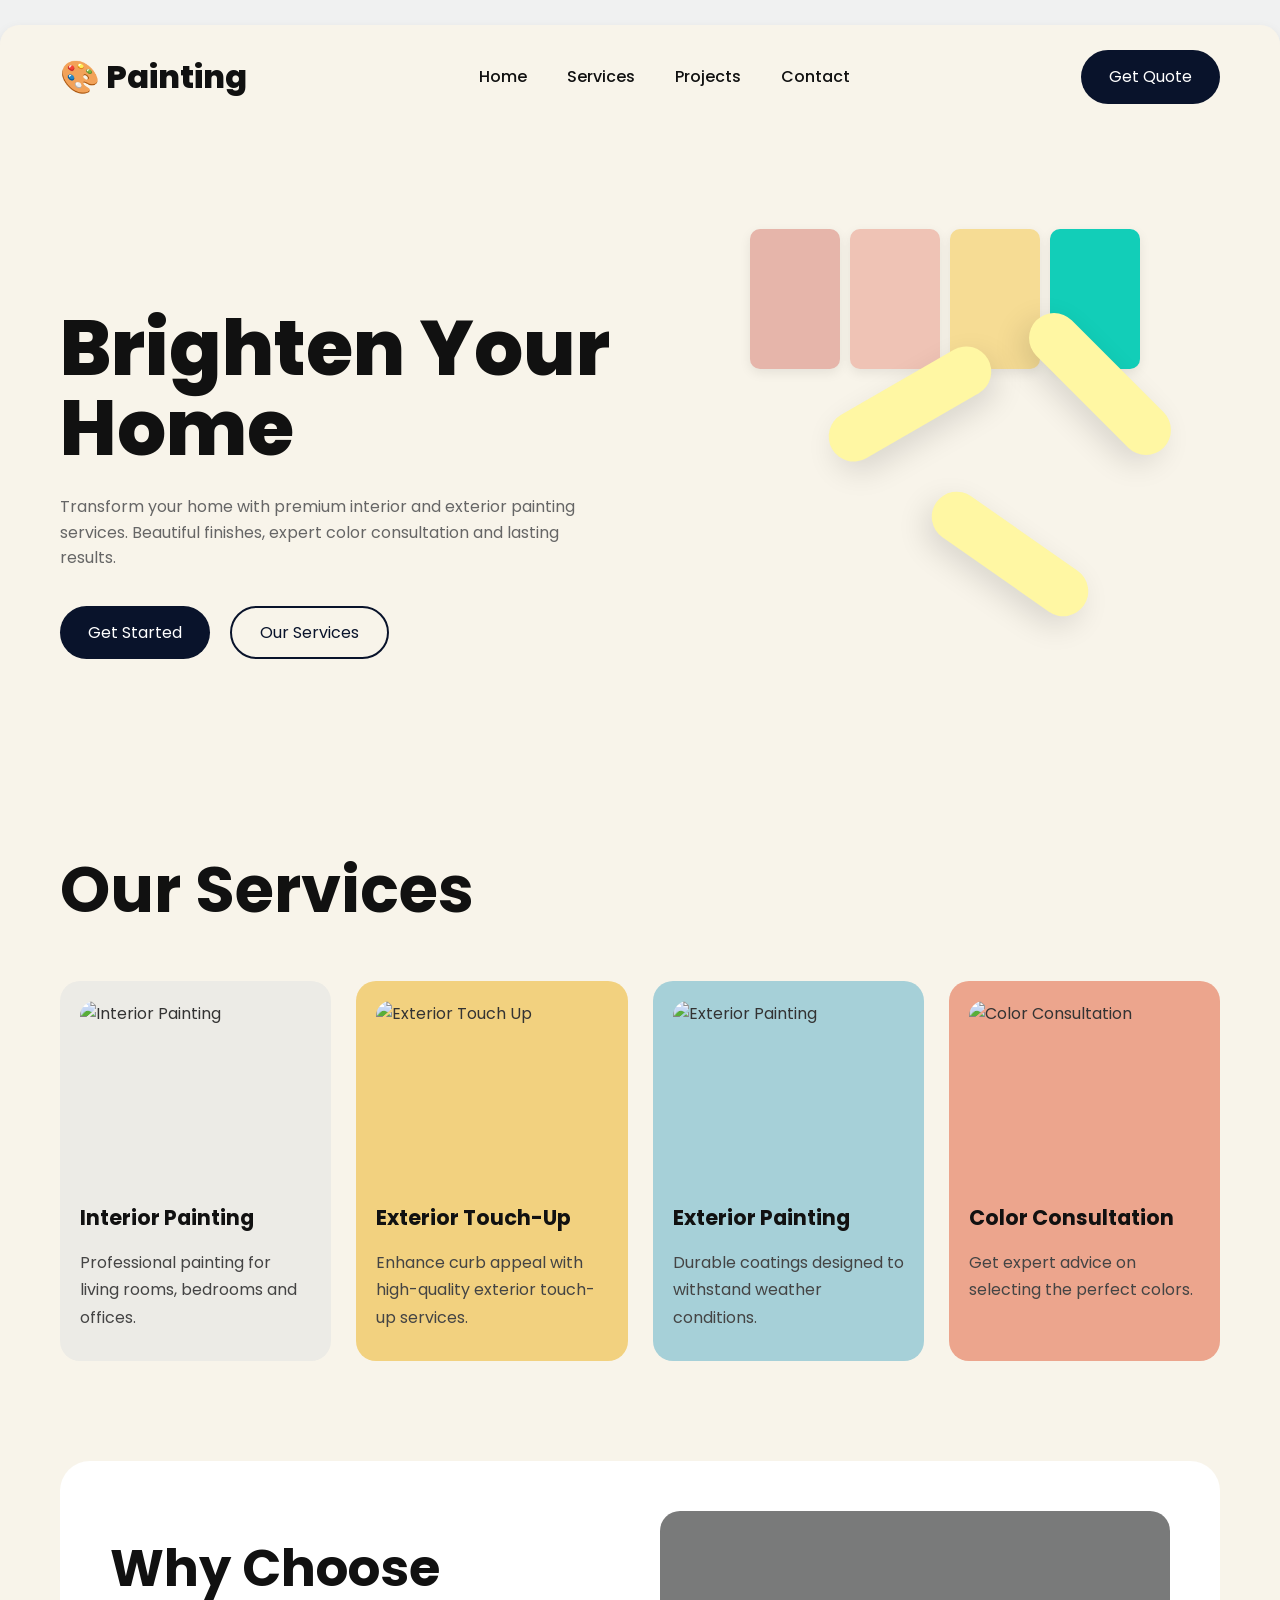
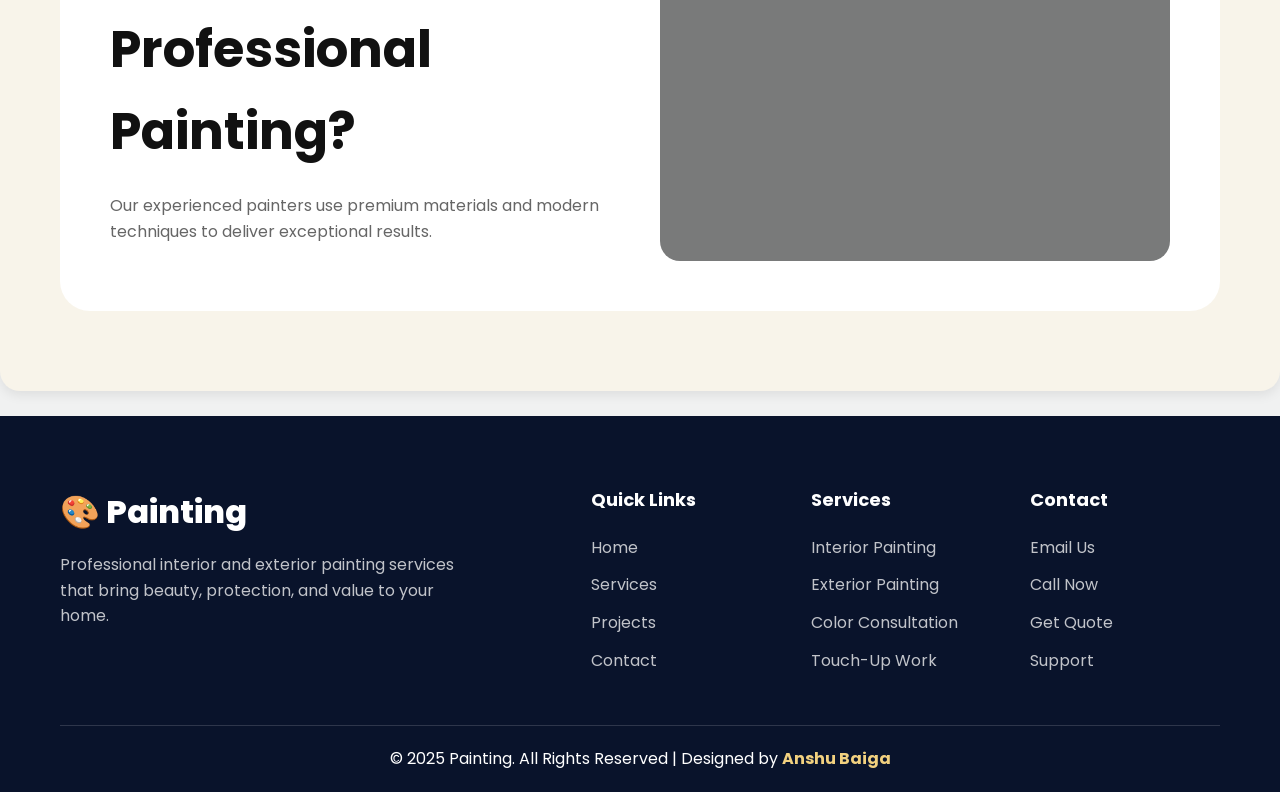
==== index.html @ 418b3d47 "Add files via upload" ====
<!DOCTYPE html>
<html lang="en">
<head>
<meta charset="UTF-8">
<meta name="viewport" content="width=device-width, initial-scale=1.0">
<title>Painting Landing Page</title>

<link href="https://fonts.googleapis.com/css2?family=Poppins:wght@300;400;500;600;700;800&display=swap" rel="stylesheet">
<link rel="stylesheet" href="style.css">

</head>
<body>

<div class="wrapper">

<header>

    <div class="logo">🎨 Painting</div>

    <nav id="navMenu">
        <ul>
            <li><a href="#">Home</a></li>
            <li><a href="#">Services</a></li>
            <li><a href="#">Projects</a></li>
            <li><a href="#">Contact</a></li>
        </ul>
    </nav>

    <a href="#" class="btn desktop-btn">Get Quote</a>

    <div class="hamburger" id="hamburger">
        <span></span>
        <span></span>
        <span></span>
    </div>

</header>

<section class="hero">

    <div class="hero-content">

        <h1>
            Brighten Your Home 
        </h1>

        <p>
            Transform your home with premium interior and exterior
            painting services. Beautiful finishes, expert color
            consultation and lasting results.
        </p>

        <div class="hero-buttons">
            <a href="#" class="btn">Get Started</a>
            <a href="#" class="outline-btn">Our Services</a>
        </div>

    </div>

    <div class="hero-image">

        <div class="palette">
            <div></div>
            <div></div>
            <div></div>
            <div></div>
        </div>

        <div class="paint-bg"></div>

        <div class="roller r1"></div>
        <div class="roller r2"></div>
        <div class="roller r3"></div>

    </div>

</section>

<section class="services">

    <h2>Our Services</h2>

    <div class="cards">

    <div class="card gray">
        <img src="https://images.unsplash.com/photo-1652572036885-b5e9205dd847?" alt="Interior Painting">
        <h3>Interior Painting</h3>
        <p>Professional painting for living rooms, bedrooms and offices.</p>
    </div>

    <div class="card yellow">
        <img src="https://images.unsplash.com/photo-1742900280864-bcc27353ceba?" alt="Exterior Touch Up">
        <h3>Exterior Touch-Up</h3>
        <p>Enhance curb appeal with high-quality exterior touch-up services.</p>
    </div>

    <div class="card blue">
        <img src="https://images.unsplash.com/photo-1512917774080-9991f1c4c750?" alt="Exterior Painting">
        <h3>Exterior Painting</h3>
        <p>Durable coatings designed to withstand weather conditions.</p>
    </div>

    <div class="card peach">
        <img src="https://images.unsplash.com/photo-1572120360610-d971b9d7767c?" alt="Color Consultation">
        <h3>Color Consultation</h3>
        <p>Get expert advice on selecting the perfect colors.</p>
    </div>

</section>

<section class="about">

    <div class="about-box">

        <div>
            <h2>Why Choose Professional Painting?</h2>
            <p>
                Our experienced painters use premium materials and
                modern techniques to deliver exceptional results.
            </p>
        </div>

        <div class="about-image"></div>
      

    </div>

</section>

</div>
<footer class="footer">

    <div class="footer-content">

        <div class="footer-brand">
            <div class="footer-logo">
                🎨 Painting
            </div>

            <p>
                Professional interior and exterior painting services
                that bring beauty, protection, and value to your home.
            </p>
        </div>

        <div class="footer-links">

            <div class="footer-column">
                <h4>Quick Links</h4>
                <a href="#">Home</a>
                <a href="#">Services</a>
                <a href="#">Projects</a>
                <a href="#">Contact</a>
            </div>

            <div class="footer-column">
                <h4>Services</h4>
                <a href="#">Interior Painting</a>
                <a href="#">Exterior Painting</a>
                <a href="#">Color Consultation</a>
                <a href="#">Touch-Up Work</a>
            </div>

            <div class="footer-column">
                <h4>Contact</h4>
                <a href="#">Email Us</a>
                <a href="#">Call Now</a>
                <a href="#">Get Quote</a>
                <a href="#">Support</a>
            </div>

        </div>

   
</div>

    <div class="footer-bottom">
        <p>
            © 2025 Painting. All Rights Reserved |
            Designed by <strong>Anshu Baiga</strong>
        </p>
    </div>

</footer>
<script src="script.js"></script>
</body>
</html>
---- style.css ----
:root{
    --primary:#09132B;
    --primary-light:#15254D;
    --cream:#F8F4EA;
    --gray:#ECEBE6;
    --yellow:#F2D17F;
    --blue:#A6D0D8;
    --peach:#ECA58D;
    --white:#FFFFFF;
    --black:#111111;
    --text:#333333;
    --text-light:#666666;

    --shadow-sm:0 4px 12px rgba(0,0,0,.08);
    --shadow-md:0 12px 30px rgba(0,0,0,.12);
    --shadow-lg:0 20px 40px rgba(0,0,0,.15);

    --radius-sm:12px;
    --radius-md:20px;
    --radius-lg:30px;

    --transition:.3s ease;
}

/* ==========================
   RESET
========================== */

*,
*::before,
*::after{
    margin:0;
    padding:0;
    box-sizing:border-box;
}

html{
    scroll-behavior:smooth;
}

body{
    font-family:'Poppins',sans-serif;
    background:#f0f1f1;
    color:var(--text);
    overflow-x:hidden;
    line-height:1.6;
}

img{
    max-width:100%;
    display:block;
}

a{
    text-decoration:none;
}

ul{
    list-style:none;
}

/* ==========================
   WRAPPER
========================== */

.wrapper{
    max-width:1400px;
    margin:25px auto;
    background:var(--cream);
    border-radius:20px;
    overflow:hidden;
    box-shadow:var(--shadow-sm);
}

/* ==========================
   HEADER
========================== */

header{
    display:flex;
    justify-content:space-between;
    align-items:center;
    padding:25px 60px;
    background:rgba(248,244,234,.95);
    backdrop-filter:blur(10px);
    position:sticky;
    top:0;
    z-index:999;
    animation:slideDown .8s ease;
}

.logo{
    font-size:32px;
    font-weight:800;
    color:var(--black);
}

nav ul{
    display:flex;
    gap:40px;
}

nav a{
    color:var(--black);
    font-weight:500;
    position:relative;
    transition:var(--transition);
}

nav a:hover{
    color:var(--primary);
}

nav a::after{
    content:"";
    position:absolute;
    left:50%;
    bottom:-6px;
    width:0;
    height:2px;
    background:var(--primary);
    transform:translateX(-50%);
    transition:var(--transition);
}

nav a:hover::after{
    width:100%;
}

/* ==========================
   BUTTONS
========================== */

.btn{
    display:inline-flex;
    align-items:center;
    justify-content:center;

    background:var(--primary);
    color:var(--white);

    padding:14px 28px;
    border-radius:50px;

    transition:var(--transition);
}

.btn:hover{
    background:var(--primary-light);
    transform:translateY(-3px);
    box-shadow:var(--shadow-md);
}

.outline-btn{
    border:2px solid var(--primary);
    color:var(--primary);
    padding:12px 28px;
    border-radius:50px;
    transition:var(--transition);
}

.outline-btn:hover{
    background:var(--primary);
    color:var(--white);
}

/* ==========================
   MOBILE MENU
========================== */

.hamburger{
    display:none;
    flex-direction:column;
    gap:5px;
    cursor:pointer;
    z-index:1001;
}

.hamburger span{
    width:30px;
    height:3px;
    background:var(--black);
    border-radius:10px;
    transition:.4s;
}

.hamburger.active span:nth-child(1){
    transform:rotate(45deg) translate(6px,6px);
}

.hamburger.active span:nth-child(2){
    opacity:0;
}

.hamburger.active span:nth-child(3){
    transform:rotate(-45deg) translate(5px,-5px);
}

/* ==========================
   HERO
========================== */

.hero{
    display:grid;
    grid-template-columns:1fr 1fr;
    gap:60px;
    align-items:center;
    padding:80px 60px;
}

.hero-content{
    animation:fadeUp 1s ease;
}

.hero h1{
    font-size:clamp(3rem,6vw,5rem);
    line-height:1.05;
    font-weight:800;
    color:var(--black);
    margin-bottom:25px;
}

.hero p{
    color:var(--text-light);
    margin-bottom:35px;
}

.hero-buttons{
    display:flex;
    gap:20px;
}

.hero-image{
    position:relative;
    height:550px;
    animation:float 5s ease-in-out infinite;
}

.paint-bg{
    width:100%;
    height:100%;
    background:var(--red);
    border-radius:30px;
    clip-path:polygon(15% 0%,100% 8%,100% 100%,5% 100%);
}

.palette{
    position:absolute;
    top:20px;
    left:80px;
    display:flex;
    gap:10px;
}

.palette div{
    width:90px;
    height:140px;
    border-radius:10px;
    box-shadow:var(--shadow-sm);
}

.palette div:nth-child(1){background:#e6b5aa;}
.palette div:nth-child(2){background:#efc3b5;}
.palette div:nth-child(3){background:#f6dc94;}
.palette div:nth-child(4){background:#12ceb8;}

.roller{
    position:absolute;
    width:180px;
    height:50px;
    background:#fff7a3;
    border-radius:50px;
    box-shadow:var(--shadow-md);
}

.r1{
    top:170px;
    left:150px;
    transform:rotate(-30deg);
}

.r2{
    top:320px;
    left:250px;
    transform:rotate(35deg);
}

.r3{
    top:150px;
    right:30px;
    transform:rotate(45deg);
}

/* ==========================
   SERVICES
========================== */

.services{
    padding:0 60px 100px;
}

.services h2{
    font-size:clamp(2rem,5vw,4rem);
    margin-bottom:40px;
    color:var(--black);
}

.cards{
    display:grid;
    grid-template-columns:repeat(4,1fr);
    gap:25px;
}

.card{
    padding:20px;
    min-height:380px;
    border-radius:var(--radius-md);
    transition:var(--transition);
    cursor:pointer;
    overflow:hidden;
}

.card:hover{
    transform:translateY(-10px);
    box-shadow:var(--shadow-lg);
}

.card img{
    width:100%;
    height:180px;
    object-fit:cover;
    border-radius:15px;
    margin-bottom:20px;
    transition:0.4s ease;
}

.card:hover img{
    transform:scale(1.05);
}

.card h3{
    margin-bottom:15px;
    color:var(--black);
    font-size:1.3rem;
}

.card p{
    color:#444;
    line-height:1.7;
}

.gray{background:var(--gray);}
.yellow{background:var(--yellow);}
.blue{background:var(--blue);}
.peach{background:var(--peach);}

/* Tablet */

@media(max-width:991px){
    .cards{
        grid-template-columns:repeat(2,1fr);
    }
}

/* Mobile */

@media(max-width:768px){
    .cards{
        grid-template-columns:1fr;
    }

    .services{
        padding:0 20px 80px;
    }

    .card img{
        height:220px;
    }
}

/* ==========================
   ABOUT
========================== */

.about{
    padding:0 60px 80px;
}

.about-box{
    background:var(--white);
    border-radius:var(--radius-lg);
    padding:50px;
    display:grid;
    grid-template-columns:1fr 1fr;
    gap:40px;
    align-items:center;
}

.about h2{
    font-size:clamp(2rem,4vw,3.5rem);
    color:var(--black);
    margin-bottom:20px;
}

.about p{
    color:var(--text-light);
}

.about-image{
    height:350px;
    background:#797a7a;
    border-radius:20px;
}

/* ==========================
   FOOTER
========================== */

.footer{
    background:var(--primary);
    color:var(--white);
    padding:70px 60px 20px;
}

.footer-content{
    display:grid;
    grid-template-columns:1.5fr 2fr;
    gap:60px;
    margin-bottom:40px;
}

.footer-logo{
    font-size:32px;
    font-weight:800;
    margin-bottom:15px;
}

.footer-brand p{
    color:rgba(255,255,255,.75);
    max-width:400px;
}

.footer-links{
    display:grid;
    grid-template-columns:repeat(3,1fr);
    gap:30px;
}

.footer-column h4{
    margin-bottom:20px;
    font-size:18px;
}

.footer-column a{
    display:block;
    color:rgba(255,255,255,.75);
    margin-bottom:12px;
    transition:var(--transition);
}

.footer-column a:hover{
    color:var(--yellow);
    padding-left:6px;
}

.footer-bottom{
    border-top:1px solid rgba(255,255,255,.15);
    padding-top:20px;
    text-align:center;
}

.footer-bottom strong{
    color:var(--yellow);
}

/* ==========================
   ANIMATIONS
========================== */

@keyframes slideDown{
    from{
        opacity:0;
        transform:translateY(-40px);
    }
    to{
        opacity:1;
        transform:translateY(0);
    }
}

@keyframes fadeUp{
    from{
        opacity:0;
        transform:translateY(50px);
    }
    to{
        opacity:1;
        transform:translateY(0);
    }
}

@keyframes float{
    0%,100%{
        transform:translateY(0);
    }
    50%{
        transform:translateY(-12px);
    }
}

/* ==========================
   RESPONSIVE
========================== */

@media(max-width:991px){

    .hero,
    .about-box{
        grid-template-columns:1fr;
    }

    .cards{
        grid-template-columns:repeat(2,1fr);
    }

    .hero-image{
        height:450px;
    }
}

@media(max-width:768px){

    .wrapper{
        margin:0;
        border-radius:0;
    }

    header,
    .hero,
    .services,
    .about,
    .footer{
        padding-left:20px;
        padding-right:20px;
    }

    .desktop-btn{
        display:none;
    }

    .hamburger{
        display:flex;
    }

    nav{
        position:fixed;
        top:0;
        right:-100%;
        width:280px;
        height:100vh;
        background:#fff;
        transition:.4s;
        box-shadow:-10px 0 30px rgba(0,0,0,.1);
        z-index:1000;
        padding-top:100px;
    }

    nav.active{
        right:0;
    }

    nav ul{
        flex-direction:column;
        align-items:center;
        gap:30px;
    }

    .hero{
        grid-template-columns:1fr;
    }

    .hero-buttons{
        flex-direction:column;
    }

    .cards{
        grid-template-columns:1fr;
    }

    .footer-content,
    .footer-links{
        grid-template-columns:1fr;
    }

    .palette{
        left:20px;
    }

    .palette div{
        width:60px;
        height:100px;
    }

    .roller{
        width:120px;
    }

    .r1{
        left:80px;
    }

    .r2{
        left:120px;
    }
}
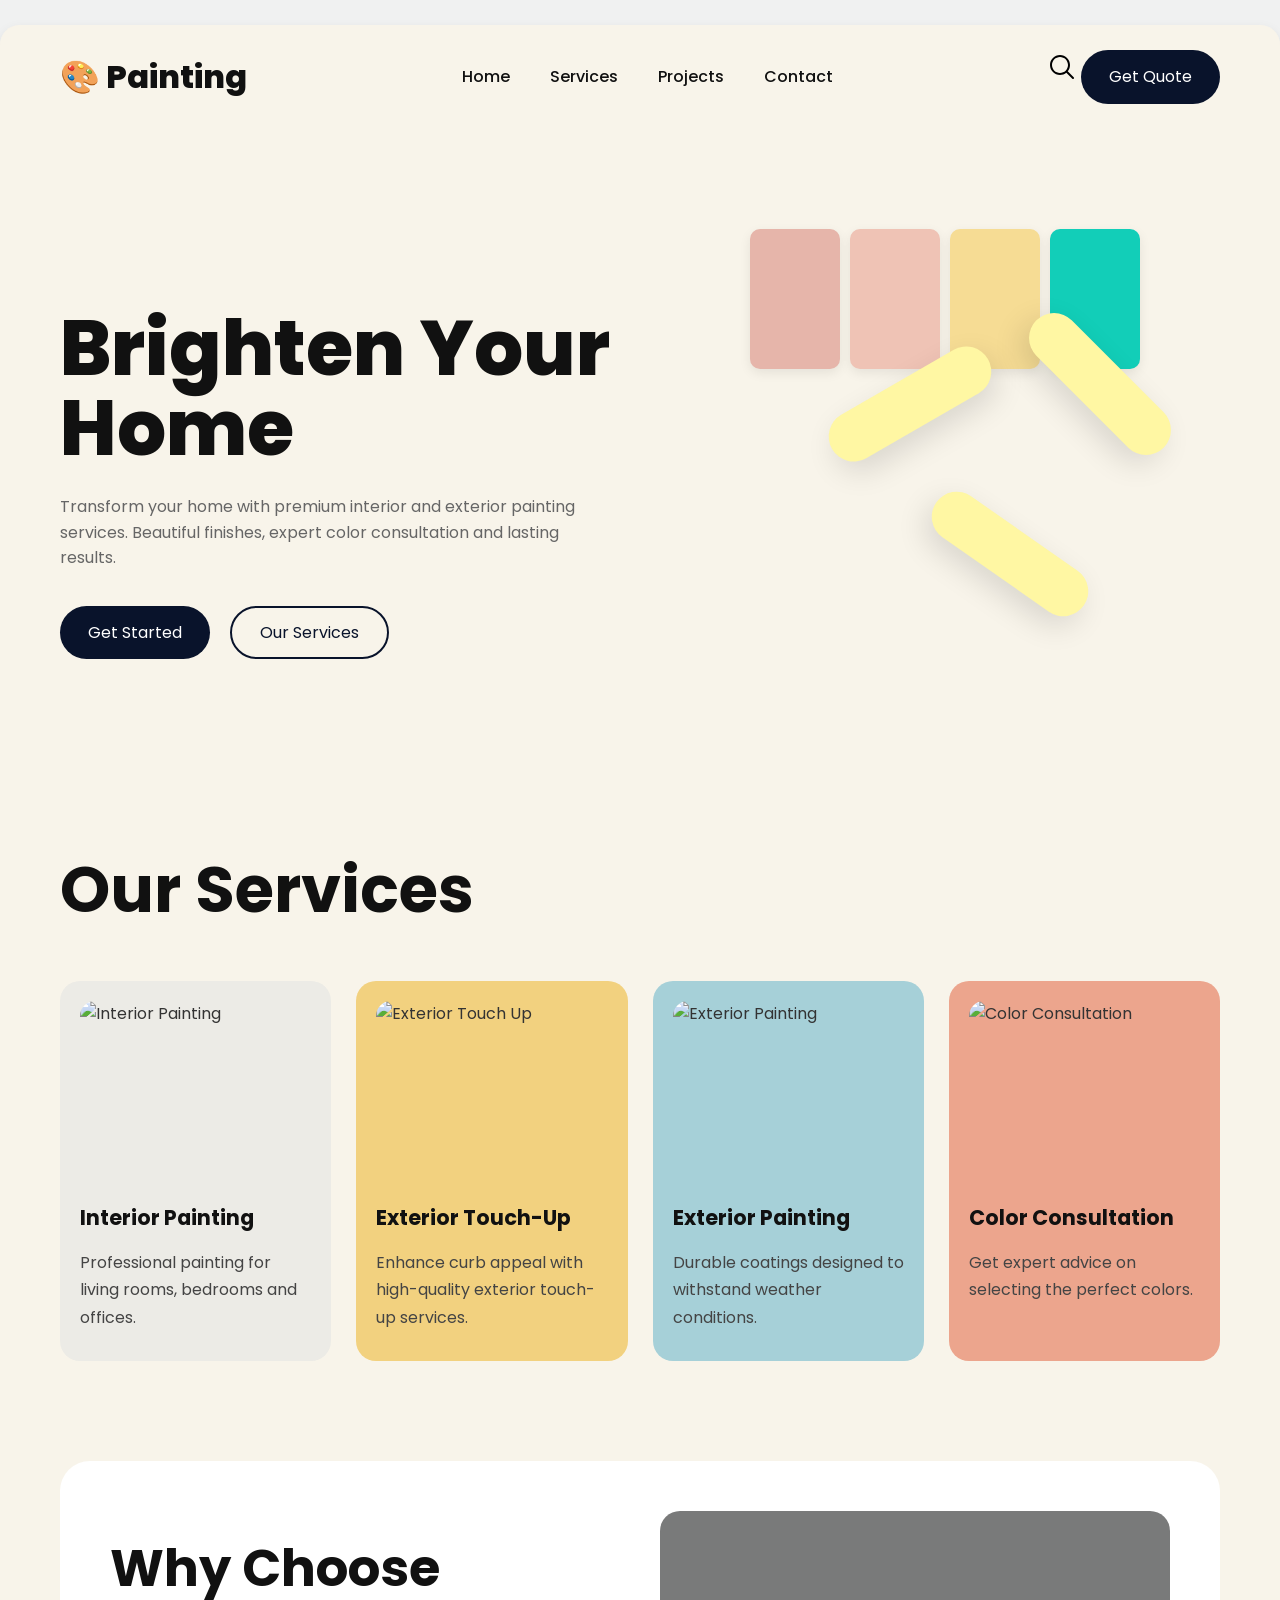
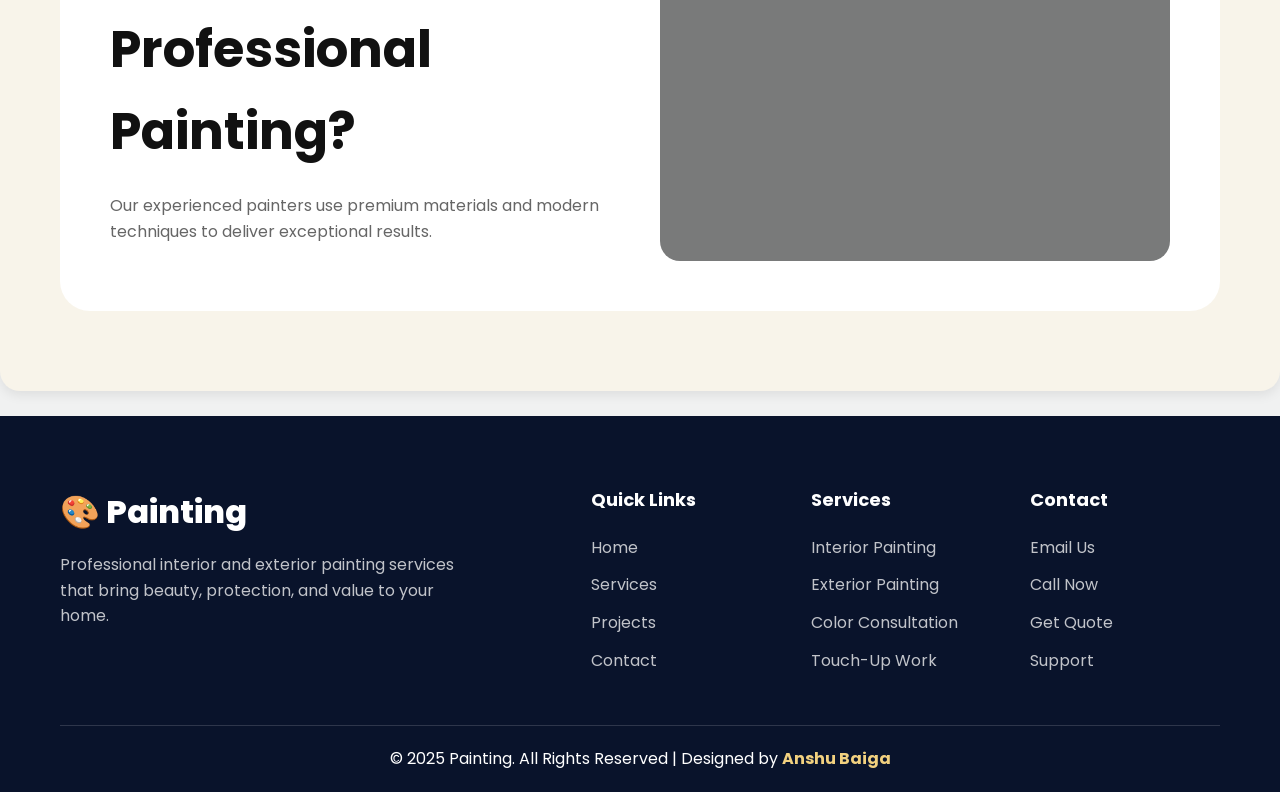
==== commit 19be157c: "Fix HTML structure and add header actionsupdact" ====
--- a/index.html
+++ b/index.html
@@ -26,16 +26,23 @@
         </ul>
     </nav>
 
-    <a href="#" class="btn desktop-btn">Get Quote</a>
+    <div class="header-actions">
+       <a href="https://www.google.com" target="_blank">
+      <svg xmlns="http://www.w3.org/2000/svg" x="0px" y="0px" width="30" height="30" viewBox="0 0 30 30">
+<path d="M 13 3 C 7.4889971 3 3 7.4889971 3 13 C 3 18.511003 7.4889971 23 13 23 C 15.396508 23 17.597385 22.148986 19.322266 20.736328 L 25.292969 26.707031 A 1.0001 1.0001 0 1 0 26.707031 25.292969 L 20.736328 19.322266 C 22.148986 17.597385 23 15.396508 23 13 C 23 7.4889971 18.511003 3 13 3 z M 13 5 C 17.430123 5 21 8.5698774 21 13 C 21 17.430123 17.430123 21 13 21 C 8.5698774 21 5 17.430123 5 13 C 5 8.5698774 8.5698774 5 13 5 z"></path>
+ 
+</svg>
+</a>
+        <a href="#" class="btn desktop-btn">Get Quote</a>
 
-    <div class="hamburger" id="hamburger">
-        <span></span>
-        <span></span>
-        <span></span>
+        <div class="hamburger" id="hamburger">
+            <span></span>
+            <span></span>
+            <span></span>
+        </div>
     </div>
 
 </header>
-
 <section class="hero">
 
     <div class="hero-content">
@@ -184,4 +191,4 @@
 </footer>
 <script src="script.js"></script>
 </body>
-</html>+</html>
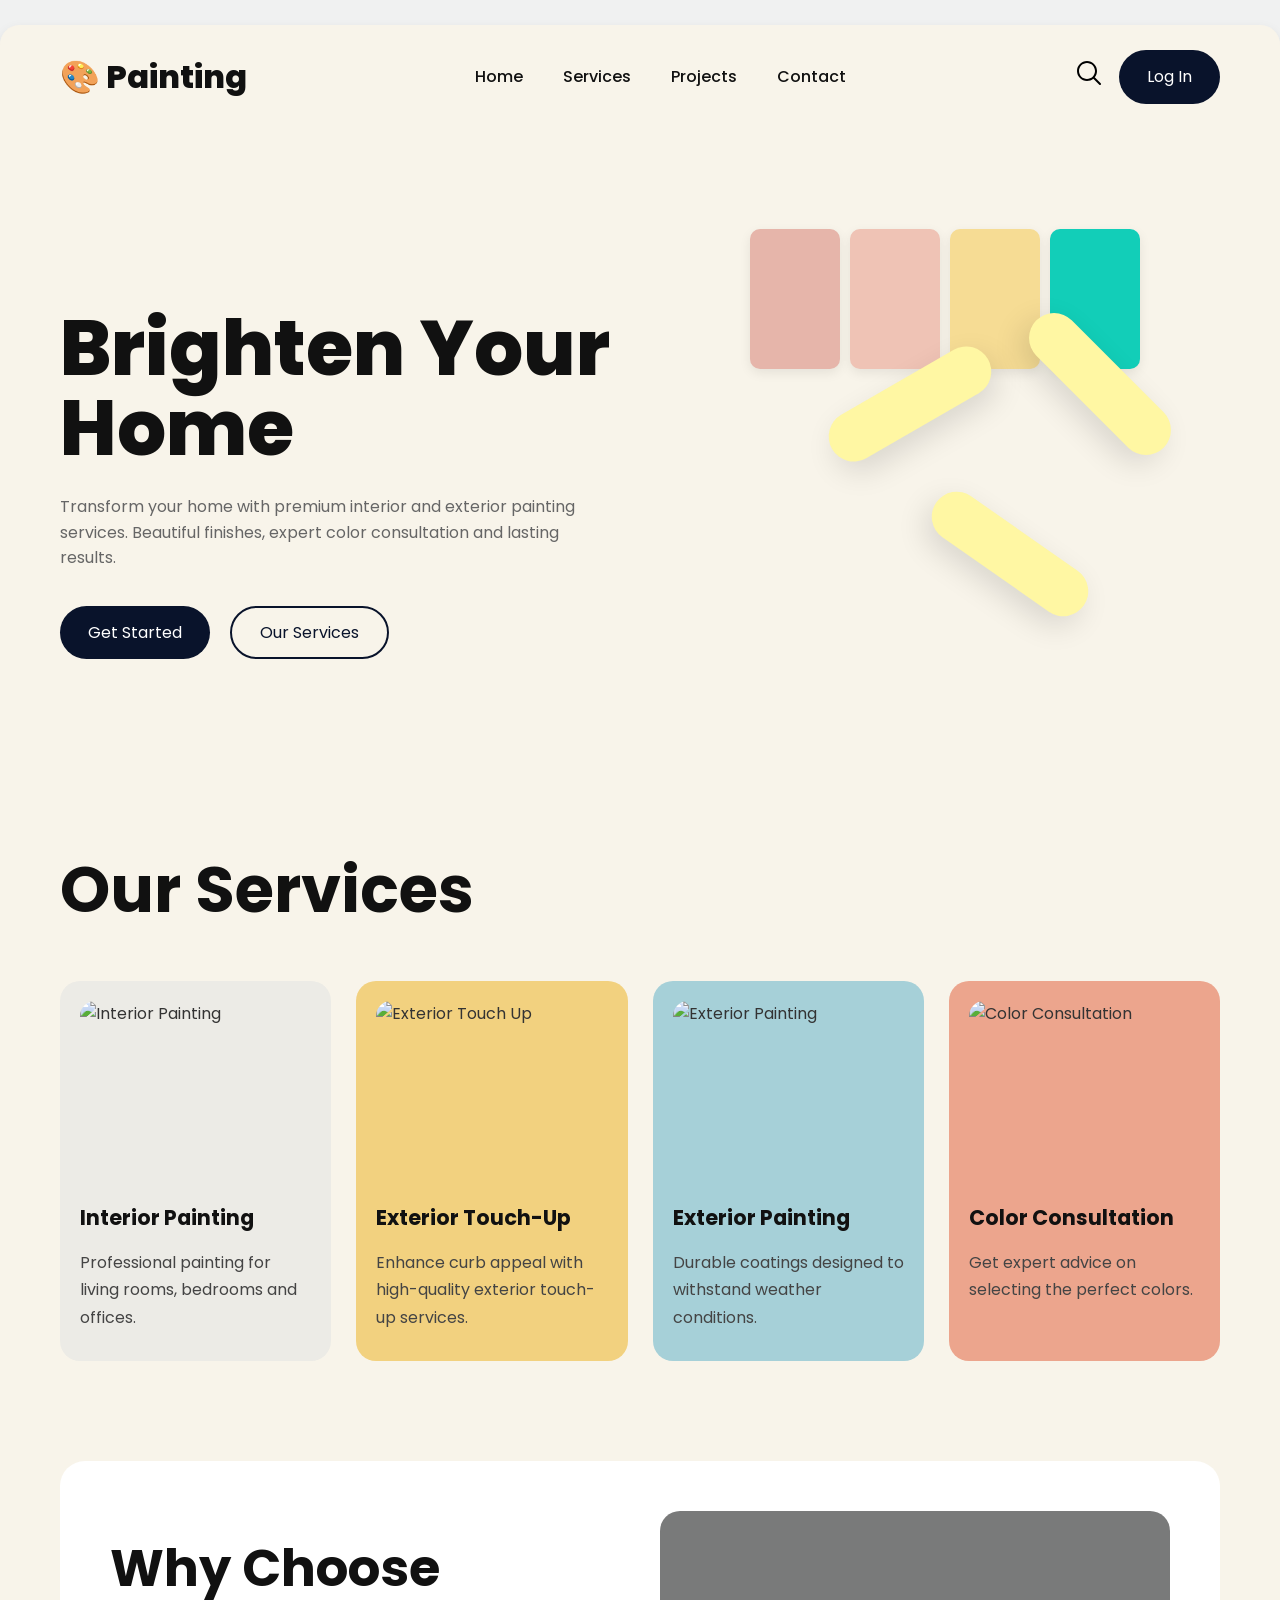
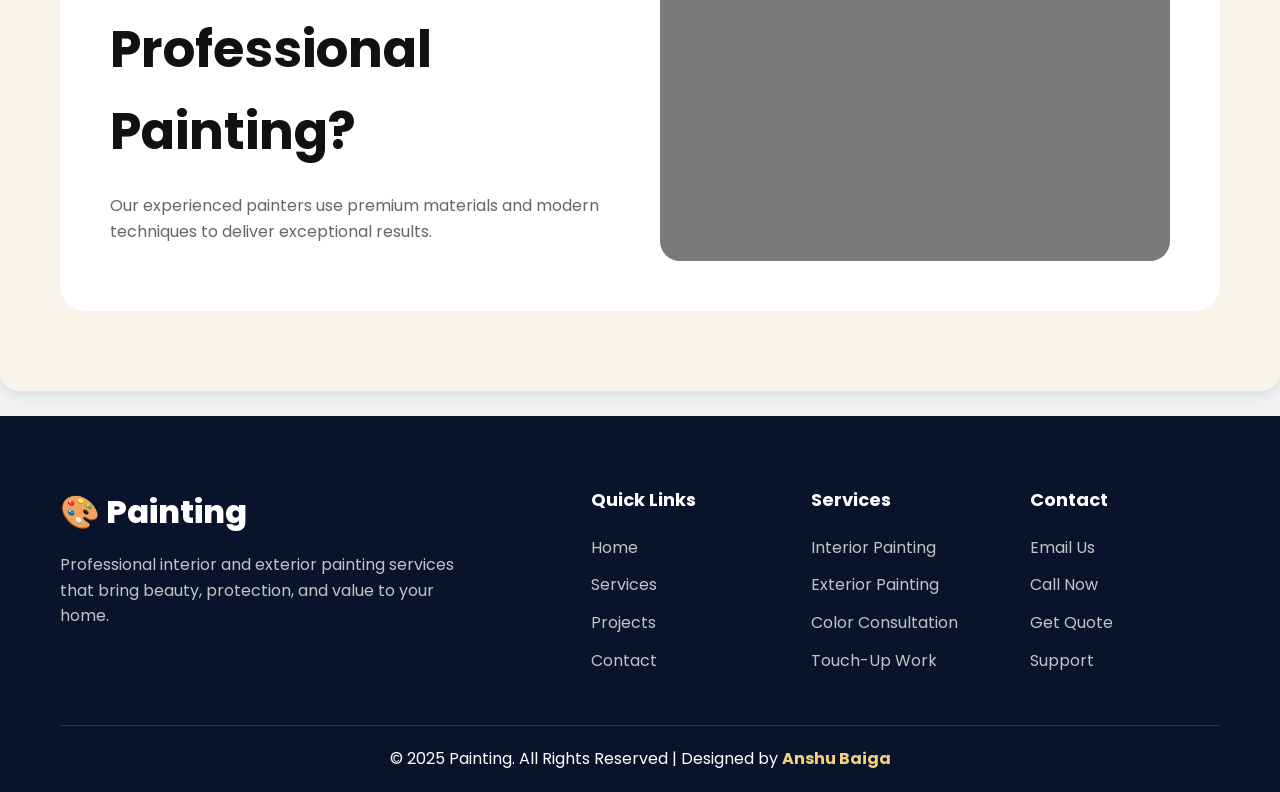
==== commit eac67c32: "Update index.html" ====
--- a/index.html
+++ b/index.html
@@ -32,8 +32,8 @@
 <path d="M 13 3 C 7.4889971 3 3 7.4889971 3 13 C 3 18.511003 7.4889971 23 13 23 C 15.396508 23 17.597385 22.148986 19.322266 20.736328 L 25.292969 26.707031 A 1.0001 1.0001 0 1 0 26.707031 25.292969 L 20.736328 19.322266 C 22.148986 17.597385 23 15.396508 23 13 C 23 7.4889971 18.511003 3 13 3 z M 13 5 C 17.430123 5 21 8.5698774 21 13 C 21 17.430123 17.430123 21 13 21 C 8.5698774 21 5 17.430123 5 13 C 5 8.5698774 8.5698774 5 13 5 z"></path>
  
 </svg>
-</a>
-        <a href="#" class="btn desktop-btn">Get Quote</a>
+
+        <a href="#" class="btn desktop-btn">Log In</a>
 
         <div class="hamburger" id="hamburger">
             <span></span>
--- a/style.css
+++ b/style.css
@@ -17,7 +17,7 @@
 
     --radius-sm:12px;
     --radius-md:20px;
-    --radius-lg:30px;
+    --radius-lg:25px;
 
     --transition:.3s ease;
 }
@@ -126,6 +126,36 @@
 nav a:hover::after{
     width:100%;
 }
+header{
+    display:flex;
+    align-items:center;
+    justify-content:space-between;
+    gap:20px;
+}
+
+.header-actions{
+    display:flex;
+    align-items:center;
+    gap:15px;
+}
+
+
+@media (max-width:768px){
+
+    .header-actions{
+        gap:12px;
+    }
+
+    .search-icon{
+        width:22px;
+        height:22px;
+        display:block;
+    }
+
+    .desktop-btn{
+        display:none;
+    }
+}
 
 /* ==========================
    BUTTONS
@@ -169,16 +199,18 @@
 ========================== */
 
 .hamburger{
+
     display:none;
     flex-direction:column;
     gap:5px;
-    cursor:pointer;
+    cursor:;
     z-index:1001;
+    
 }
 
 .hamburger span{
     width:30px;
-    height:3px;
+    height: 3px;;
     background:var(--black);
     border-radius:10px;
     transition:.4s;
@@ -377,7 +409,11 @@
         height:220px;
     }
 }
-
+@media (max-width:768px){
+    .search-icon{
+        display:none;
+    }
+}
 /* ==========================
    ABOUT
 ========================== */
@@ -559,7 +595,7 @@
         width:280px;
         height:100vh;
         background:#fff;
-        transition:.4s;
+        transition:.2s;
         box-shadow:-10px 0 30px rgba(0,0,0,.1);
         z-index:1000;
         padding-top:100px;
@@ -612,4 +648,4 @@
     .r2{
         left:120px;
     }
-}+}
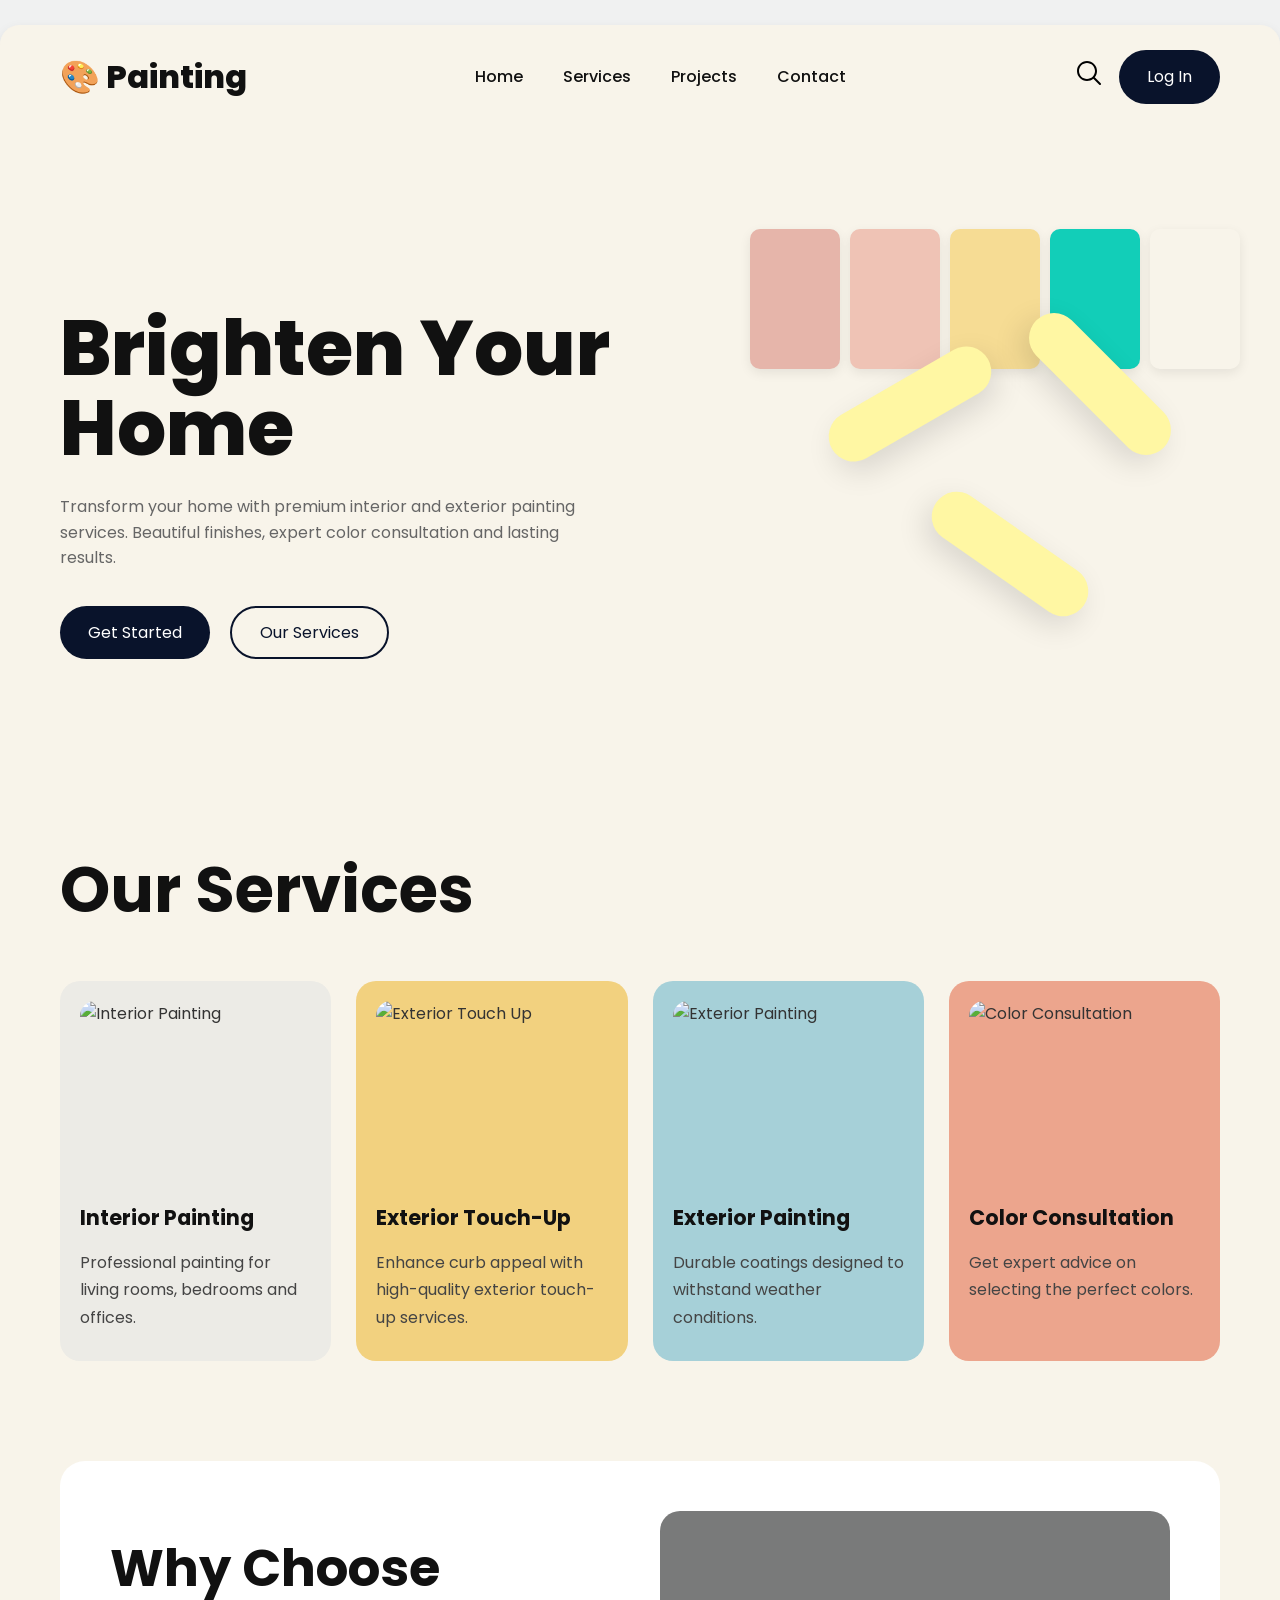
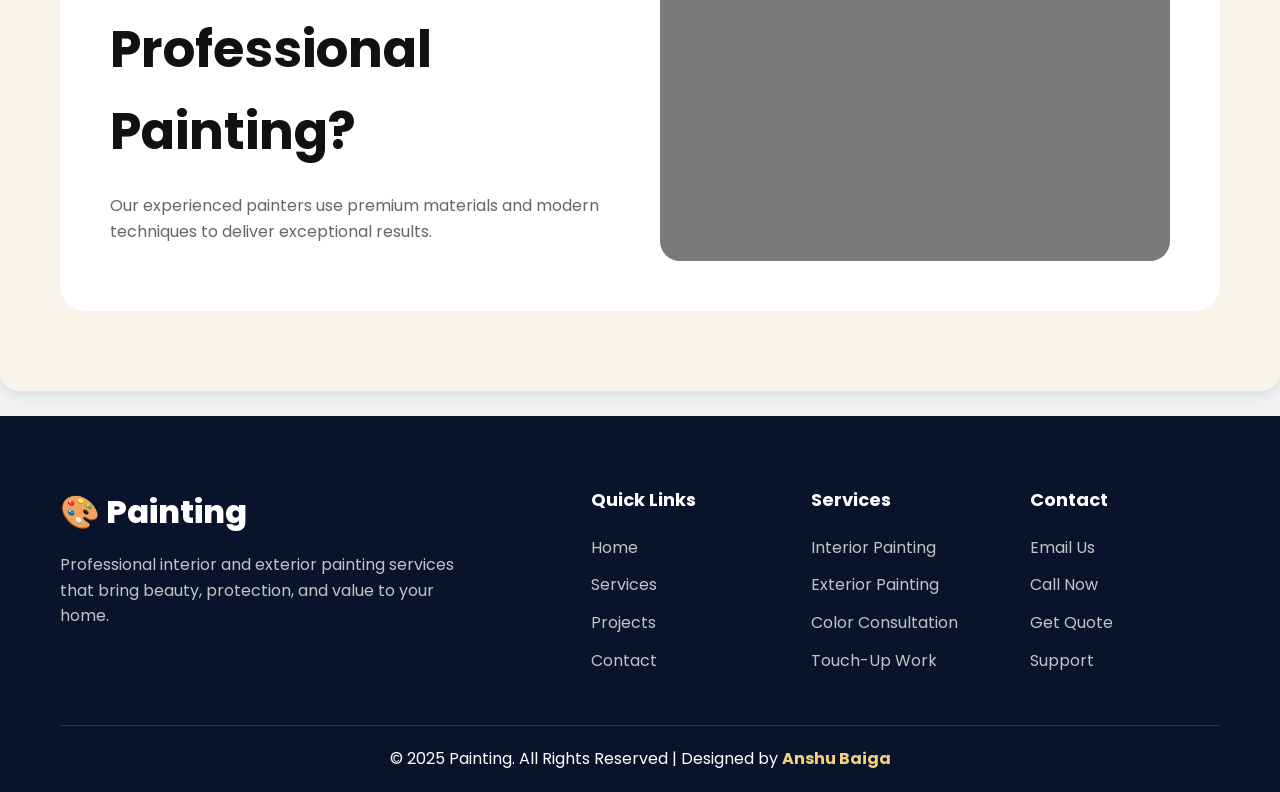
==== commit 60e05c26: "Update index.html" ====
--- a/index.html
+++ b/index.html
@@ -33,7 +33,7 @@
  
 </svg>
 
-        <a href="#" class="btn desktop-btn">Log In</a>
+        <a href="Login.html" class="btn desktop-btn">Log In</a>
 
         <div class="hamburger" id="hamburger">
             <span></span>
@@ -67,6 +67,7 @@
     <div class="hero-image">
 
         <div class="palette">
+            <div></div>
             <div></div>
             <div></div>
             <div></div>
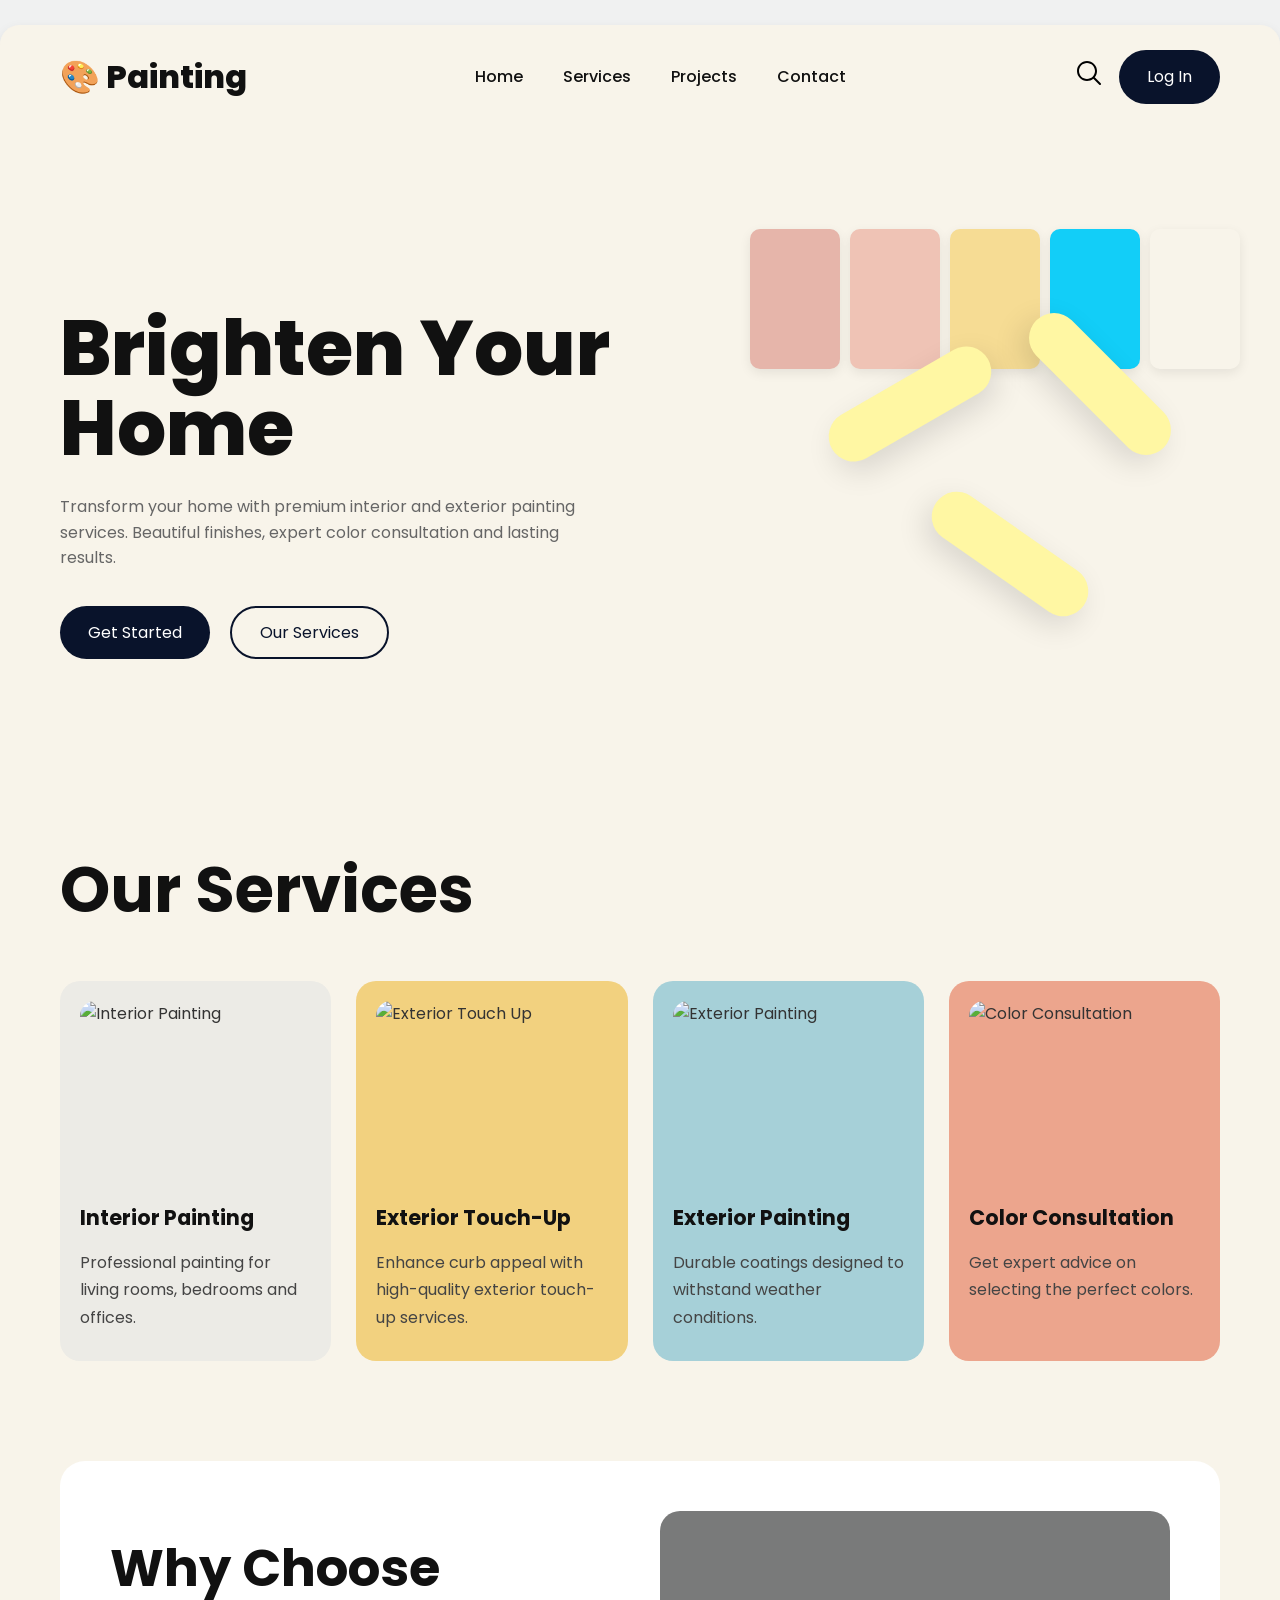
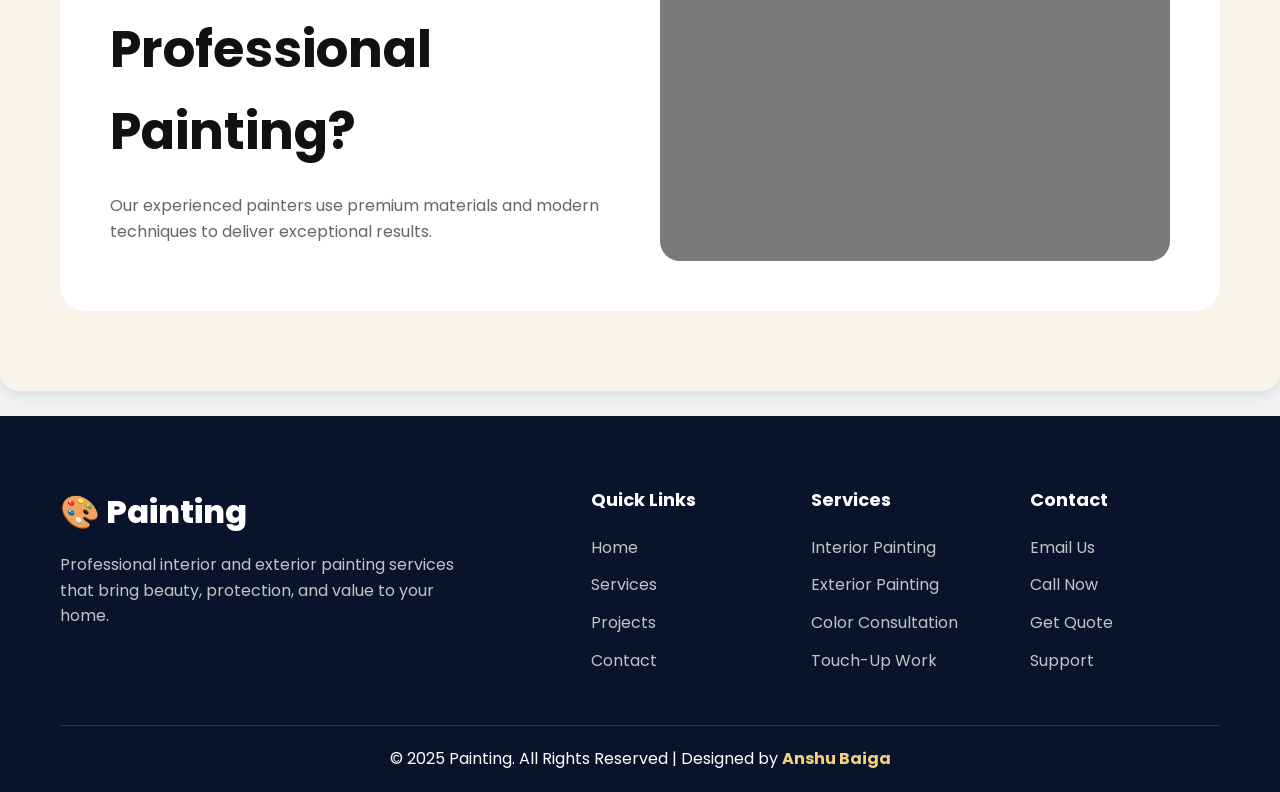
==== commit 9eb7b4d4: "Update index.html" ====
--- a/index.html
+++ b/index.html
@@ -22,7 +22,7 @@
             <li><a href="#">Home</a></li>
             <li><a href="#">Services</a></li>
             <li><a href="#">Projects</a></li>
-            <li><a href="#">Contact</a></li>
+            <li><a href="contact.html">Contact</a></li>
         </ul>
     </nav>
 
--- a/style.css
+++ b/style.css
@@ -295,6 +295,7 @@
 .palette div:nth-child(2){background:#efc3b5;}
 .palette div:nth-child(3){background:#f6dc94;}
 .palette div:nth-child(4){background:#12ceb8;}
+.palette div:nth-child(4){background:#12cef8;}
 
 .roller{
     position:absolute;
